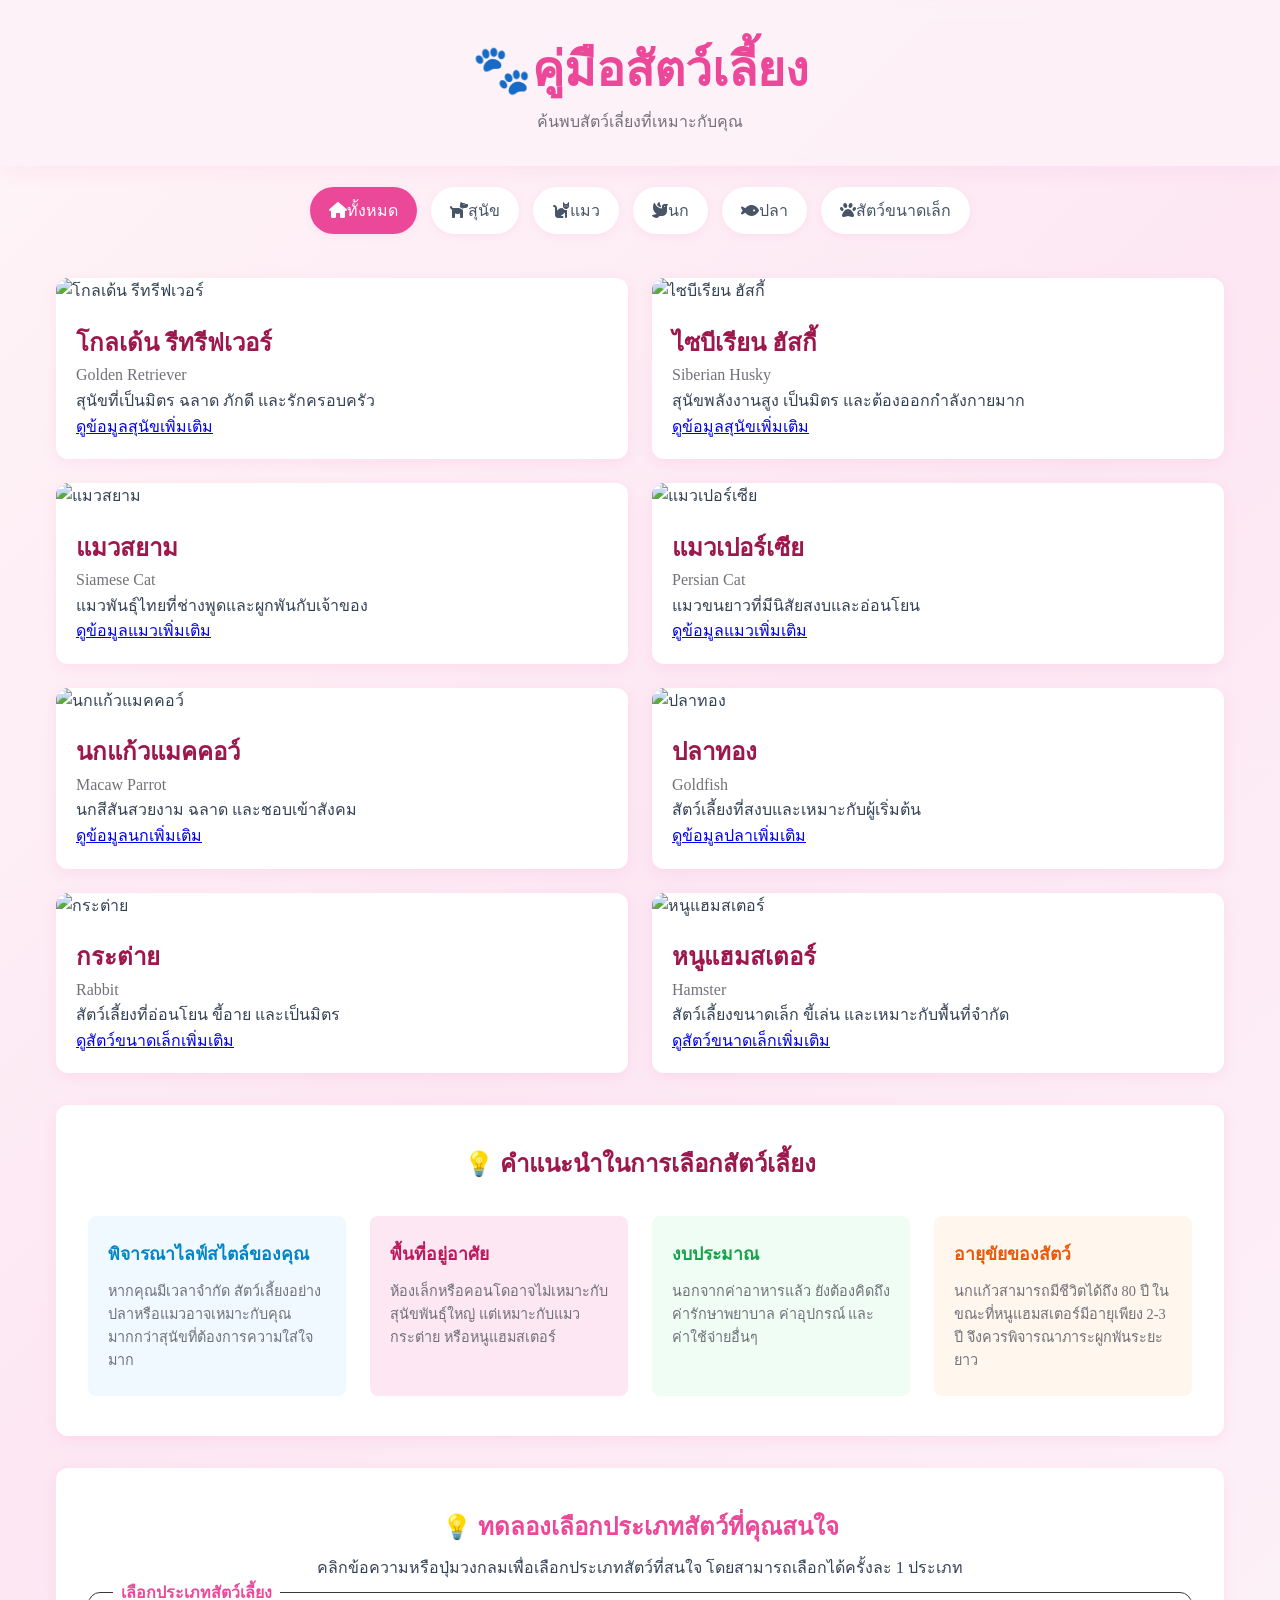
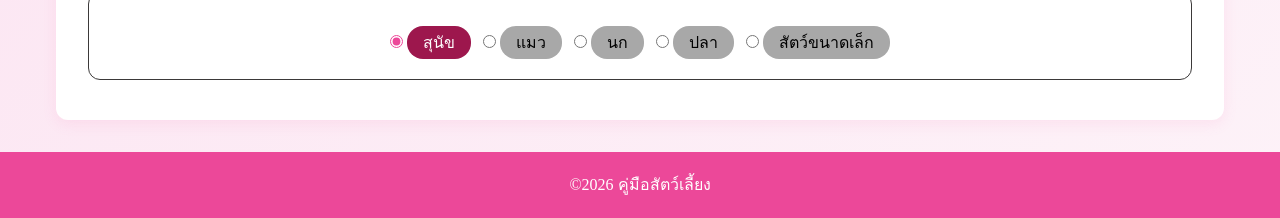
==== Pets02/index.html @ fdcf2ad1 "pet02 new" ====
<!DOCTYPE html>
<html lang="en">
<head>
    <meta charset="UTF-8">
    <meta name="viewport" content="width=device-width, initial-scale=1.0">
    <title>คู่มือสัตว์เลี่ยง</title>
    <link rel="stylesheet" href="../css/style-pet02.css">
    <!-- Font Awesome Icons -->
    <link rel="stylesheet" href="https://cdnjs.cloudflare.com/ajax/libs/font-awesome/6.7.2/css/all.min.css">

</head>
<body>
    <!-- header -->
    <header class="header">
        <div class="header-content">
            <h1 class="header-title">🐾คู่มือสัตว์เลี้ยง</h1>
            <p class="header-subtitle">ค้นพบสัตว์เลี่ยงที่เหมาะกับคุณ</p>
        </div>
    </header>

    <input type="radio" id="filter-all" name="catagory" 
    class="filter-radio" checked>
    <input type="radio" id="filter-dog" name="catagory" 
    class="filter-radio">
    <input type="radio" id="filter-cat" name="catagory" 
    class="filter-radio">
    <input type="radio" id="filter-bird" name="catagory" 
    class="filter-radio">
    <input type="radio" id="filter-fish" name="catagory" 
    class="filter-radio">
    <input type="radio" id="filter-small-pet" name="catagory" 
    class="filter-radio">

    <!-- navbar -->
<nav class="catagory-nav">
    <label for="filter-all"><i class="fa-solid fa-house"></i>ทั้งหมด</label>
    <label for="filter-dog"><i class="fa-solid fa-dog"></i>สุนัข</label>
    <label for="filter-cat"><i class="fa-solid fa-cat"></i>แมว</label>
    <label for="filter-bird"><i class="fa-solid fa-dove"></i>นก</label>
    <label for="filter-fish"><i class="fa-solid fa-fish"></i>ปลา</label>
    <label for="filter-small-pet"><i class="fa-solid fa-paw"></i>สัตว์ขนาดเล็ก</label>
</nav>

    <main class="container">
        <h2 class="page-title">
            <span class="catagory-title title-all">สัตว์เลี้ยงทั้งหมด</span>
            <span class="catagory-title title-dog">หมวดหมู่สุนัข</span>
            <span class="catagory-title title-cat">หมวดหมู่แมว</span>
            <span class="catagory-title title-bird">หมวดหมู่นก</span>
            <span class="catagory-title title-fish">หมวดหมู่ปลา</span>
            <span class="catagory-title title-small-pet">หมวดหมู่สัตว์ขนาดเล็ก</span>
        </h2>
           <div class="pet-grid">
            <article class="pet-card pet-dog">
                <img src="https://encrypted-tbn0.gstatic.com/images?q=tbn:ANd9GcSAfDrlUzTOQ_kE5qLC9xDqdVV2v_WQ1vhxL2Dga2gA_g&s=10" alt="โกลเด้น รีทรีฟเวอร์">

                <div class="pet-content">
                    <h2>โกลเด้น รีทรีฟเวอร์</h2>
                    <p class="breed">Golden Retriever</p>
                    <p>สุนัขที่เป็นมิตร ฉลาด ภักดี และรักครอบครัว</p>
                    <p><a href="dog.html">ดูข้อมูลสุนัขเพิ่มเติม</a></p>
                </div>
            </article>

            <article class="pet-card pet-dog">
                <img src="https://encrypted-tbn0.gstatic.com/images?q=tbn:ANd9GcQHL4Ou_UwsxRX85zfEu6rCW9PDMFfymiVshZ14rrvMQQ&s=10"  alt="ไซบีเรียน ฮัสกี้">

                <div class="pet-content">
                    <h2>ไซบีเรียน ฮัสกี้</h2>
                    <p class="breed">Siberian Husky</p>
                    <p>สุนัขพลังงานสูง เป็นมิตร และต้องออกกำลังกายมาก</p>
                    <p><a href="dog.html">ดูข้อมูลสุนัขเพิ่มเติม</a></p>
                </div>
            </article>

            <article class="pet-card pet-cat">
               <img src="https://encrypted-tbn0.gstatic.com/images?q=tbn:ANd9GcTzhrqi7P4MmVW9nmuj9zFXpCMp78Vv-IVC7SpZGNfWvg&s=10" alt="แมวสยาม">

                <div class="pet-content">
                    <h2>แมวสยาม</h2>
                    <p class="breed">Siamese Cat</p>
                    <p>แมวพันธุ์ไทยที่ช่างพูดและผูกพันกับเจ้าของ</p>
                    <p><a href="cat.html">ดูข้อมูลแมวเพิ่มเติม</a></p>
                </div>
            </article>

            <article class="pet-card pet-cat">
                <img src="https://encrypted-tbn0.gstatic.com/images?q=tbn:ANd9GcTcOr6EWP9ScUmGBNdX7KIn0G05H7jjAptQUXRzO08mkA&s=10" alt="แมวเปอร์เซีย">

                <div class="pet-content">
                    <h2>แมวเปอร์เซีย</h2>
                    <p class="breed">Persian Cat</p>
                    <p>แมวขนยาวที่มีนิสัยสงบและอ่อนโยน</p>
                    <p><a href="cat.html">ดูข้อมูลแมวเพิ่มเติม</a></p>
                </div>
            </article>

            <article class="pet-card pet-bird">
                <img src="https://images.unsplash.com/photo-1584888890205-9b49eaf0c660?auto=format&amp;fit=crop&amp;w=1080&amp;q=80" alt="นกแก้วแมคคอว์">
                
                <div class="pet-content">
                    <h2>นกแก้วแมคคอว์</h2>
                    <p class="breed">Macaw Parrot</p>
                    <p>นกสีสันสวยงาม ฉลาด และชอบเข้าสังคม</p>
                    <p><a href="bird.html">ดูข้อมูลนกเพิ่มเติม</a></p>
                </div>
            </article>

            <article class="pet-card pet-fish">
                <img src="https://images.unsplash.com/photo-1592072467526-0506c6530493?auto=format&amp;fit=crop&amp;w=1080&amp;q=80" alt="ปลาทอง">

                <div class="pet-content">
                    <h2>ปลาทอง</h2>
                    <p class="breed">Goldfish</p>
                    <p>สัตว์เลี้ยงที่สงบและเหมาะกับผู้เริ่มต้น</p>
                    <p><a href="fish.html">ดูข้อมูลปลาเพิ่มเติม</a></p>
                </div>
            </article>

            <article class="pet-card pet-small">
               <img src="https://images.dmc.tv/wallpaper/raw/3098.jpg" alt="กระต่าย">

                <div class="pet-content">
                    <h2>กระต่าย</h2>
                    <p class="breed">Rabbit</p>
                    <p>สัตว์เลี้ยงที่อ่อนโยน ขี้อาย และเป็นมิตร</p>
                    <p><a href="small-pets.html">ดูสัตว์ขนาดเล็กเพิ่มเติม</a></p>
                </div>
            </article>

            <article class="pet-card pet-small">
               <img src="https://encrypted-tbn0.gstatic.com/images?q=tbn:ANd9GcSY3mrQsveRPjLcwUkRhbwjk167E1oMsTt6cbxM0Dq8-pMc_J2QF3TVxhms&s=10" alt="หนูแฮมสเตอร์">

                <div class="pet-content">
                    <h2>หนูแฮมสเตอร์</h2>
                    <p class="breed">Hamster</p>
                    <p>สัตว์เลี้ยงขนาดเล็ก ขี้เล่น และเหมาะกับพื้นที่จำกัด</p>
                    <p><a href="small-pets.html">ดูสัตว์ขนาดเล็กเพิ่มเติม</a></p>
                </div>
            </article>
        </div>
        </div>
        <!-- card คำแนะนำ -->
        <div class="info-section">
    
                <h2 class="info-title">💡 คำแนะนำในการเลือกสัตว์เลี้ยง</h2>
                <div class="info-grid">
                    <article class="info-card info-blue">
                        <h3>พิจารณาไลฟ์สไตล์ของคุณ</h3>
                        <p>หากคุณมีเวลาจำกัด สัตว์เลี้ยงอย่างปลาหรือแมวอาจเหมาะกับคุณมากกว่าสุนัขที่ต้องการความใส่ใจมาก</p>
                    </article>
                    <article class="info-card info-purple">
                        <h3>พื้นที่อยู่อาศัย</h3>
                        <p>ห้องเล็กหรือคอนโดอาจไม่เหมาะกับสุนัขพันธุ์ใหญ่ แต่เหมาะกับแมว กระต่าย หรือหนูแฮมสเตอร์</p>
                    </article>
                    <article class="info-card info-green">
                        <h3>งบประมาณ</h3>
                        <p>นอกจากค่าอาหารแล้ว ยังต้องคิดถึงค่ารักษาพยาบาล ค่าอุปกรณ์ และค่าใช้จ่ายอื่นๆ</p>
                    </article>
                    <article class="info-card info-orange">
                        <h3>อายุขัยของสัตว์</h3>
                        <p>นกแก้วสามารถมีชีวิตได้ถึง 80 ปี ในขณะที่หนูแฮมสเตอร์มีอายุเพียง 2-3 ปี จึงควรพิจารณาภาระผูกพันระยะยาว</p>
                    </article>
                </div>
    
        </div>

        <!-- leaning about form -->
         <section class="form-section">
            <h2>💡 ทดลองเลือกประเภทสัตว์ที่คุณสนใจ</h2>
            <p>คลิกข้อความหรือปุ่มวงกลมเพื่อเลือกประเภทสัตว์ที่สนใจ โดยสามารถเลือกได้ครั้งละ 1 ประเภท</p>

            <form action="">
                <fieldset>
                    <legend>เลือกประเภทสัตว์เลี้ยง</legend>

                <div class="radio-option">
                    <div class="radio-item">
                        <input type="radio" id="forvorite-dog"
                        name="forvorite-pet" value="dog" checked>
                        <label for="forvorite-dog">สุนัข</label>
                    </div>
                    <div class="radio-item">
                        <input type="radio" id="forvorite-cat"
                        name="forvorite-pet" value="cat">
                        <label for="forvorite-cat">แมว</label>
                    </div>
                    <div class="radio-item">
                        <input type="radio" id="forvorite-bird"
                        name="forvorite-pet" value="bird">
                        <label for="forvorite-bird">นก</label>
                    </div>
                    <div class="radio-item">
                        <input type="radio" id="forvorite-fish"
                        name="forvorite-pet" value="fish">
                        <label for="forvorite-fish">ปลา</label>
                    </div>
                    <div class="radio-item">
                        <input type="radio" id="forvorite-small-pet"
                        name="forvorite-pet" value="animesmall">
                        <label for="forvorite-small-pet">สัตว์ขนาดเล็ก</label>
                    </div>
                </div>


                </fieldset>
                 
            </form>
         </section>


    </main>
    <footer>
        <p>&copy;2026 คู่มือสัตว์เลี้ยง</p>
    </footer>


</body>
</html>
---- css/style-pet02.css ----
* {
  box-sizing: border-box;
  margin: 0;
  padding: 0;
}

:root {
  /* สีหลักเว็บไซต์ (โทนชมพูหวานละมุน) */
  --primary-color: #ec4899;
  --primary-dark-color: #9d174d;
  --seconary-color: #cc1860;
  --border-colors: rgb(59, 57, 57);
  /* สีข้อความ */
  --sub-text-color: #854d0e;
  --sub-text-muted: #71717a;
  --nav-text-color: #475569;
  --light-text-color: #ffffff;
  --dark-texy-color: black;

  /* สีพื้นหลัง */
  --header-bg-color: rgba(253, 242, 248, 0.9);
  --light-bg-color: #ffffff;
  --footer-bg-color: #831843;
  --btn-bggray-color: rgb(168, 168, 168);

  /* สีเงา */
  --header-shadow: 0 4px 20px rgba(236, 72, 153, 0.08);
  --card-shadow: 0 4px 14px rgba(244, 114, 182, 0.12);
}

html {
  scroll-behavior: smooth;
}

body {
  font-family: "Sarabun", "Times New Roman", Times, serif;
  line-height: 1.6;

  /* เปลี่ยน Background Gradient เป็นโทนชมพูนมอ่อนละมุน */
  background: linear-gradient(
    135deg,
    #fff5f7 0%,
    #fce7f3 50%,
    #fdf2f8 100%
  );
  color: #334155;
}

.container {
  max-width: 1200px;
  margin: 0 auto;
  padding: 0 1rem;
}

/* header */
.header {
  background-color: var(--header-bg-color);
  box-shadow: var(--header-shadow);

  position: sticky;
  top: 0;
  z-index: 10;
  backdrop-filter: blur(8px);
}

.header-content {
  text-align: center;
  padding-block: 2rem;
}

.header-title {
  color: var(--primary-color);
  font-size: clamp(2rem, 5vw, 3rem);
  font-weight: 700;
}

.header-subtitle {
  color: var(--sub-text-muted);
}



/* Navbar */
.catagory-nav {
  text-align: center;
  padding: 1rem;
}

.catagory-nav label {
 
  color: var(--nav-text-color);
  background: #ffffff;
  padding: 0.65rem 1.2rem;
  margin: 0.3rem;

  border-radius: 8rem;
  box-shadow: 0 2px 8px rgba(244, 114, 182, 0.1);

  display: inline-block;
  cursor: pointer;

  transition: transform 0.2s, box-shadow 0.2s, background-color 0.2s;

  user-select: none;
}

.catagory-nav label:hover {
  transform: translateY(-3px);
  box-shadow: 0 4px 14px rgba(236, 72, 153, 0.25);
}

.filter-radio{
  /* display: none; */
  position: absolute;

  overflow: hidden;
  width: 1px;
  height: 1px;
  clip-path: inset(50%);
}

#filter-all:checked ~.catagory-nav label[for="filter-all"],
#filter-dog:checked ~.catagory-nav label[for="filter-dog"],
#filter-cat:checked ~.catagory-nav label[for="filter-cat"],
#filter-bird:checked ~.catagory-nav label[for="filter-bird"],
#filter-fish:checked ~.catagory-nav label[for="filter-fish"],
#filter-small-pet:checked ~.catagory-nav label[for="filter-small-pet"]{
  background-color: var(--primary-color);
  color: var(--light-text-color);
}

/* ซ่อน แสดงหัวข้อหมวดหมู่ */
.catagory-title{
  display: none;
}

#filter-all::checked ~ main .title-all,
#filter-dog::checked ~ main .title-all,
#filter-cat::checked ~ main .title-all,
#filter-bird::checked ~ main .title-all,
#filter-fish::checked ~ main .title-all,
#filter-small-pet::checked ~ main .title-all

/* ซ่อนแสดงภาพสัตว์ */
#filter-dog::checked ~ main .pet-card{
  display: none;
}

#filter-dog::checked ~ main .pet-dog{
  display: block;
}

/* Main */

.page-title {
  text-align: center;
  color: var(--primary-dark-color);
  margin-block: 1.5rem;
}

.pet-grid {
  display: grid;
  grid-template-columns: 1fr 1fr;
  gap: 1.5rem;
}

.pet-title {
  margin-bottom: 1.5rem;
}

.pet-card {
  background-color: var(--light-bg-color);
  box-shadow: var(--card-shadow);

  border-radius: 0.75rem;
  overflow: hidden;

  transition: transform 0.25s, box-shadow 0.25s;
}

.pet-card:hover {
  transform: translateY(-5px);
  box-shadow: 0 10px 22px rgba(236, 72, 153, 0.18);
}

.pet-card img {
  height: 16.25rem;
  width: 100%;
  object-fit: cover;
}

.pet-content {
  padding: 1.25rem;
}

.pet-card h2 {
  color: var(--primary-dark-color);
}

.breed {
  color: var(--sub-text-muted);
}

/* card แนะนำ */
.info-section {
  background-color: var(--light-bg-color);
  box-shadow: var(--card-shadow);
  border-radius: 0.75rem;
  padding: 2.5rem 2rem;
  margin-top: 2rem;
}

.info-title {
  text-align: center;
  margin-bottom: 2rem;
  color: var(--primary-dark-color);
}

.info-grid {
  display: grid;
  grid-template-columns: repeat(4, 1fr);
  gap: 1.5rem;
}

.info-card {
  padding: 1.5rem 1.25rem;
  border-radius: 0.5rem;
}

.info-card h3 {
  font-size: 1.1rem;
  margin-bottom: 0.75rem;
}

.info-card p {
  font-size: 0.9rem;
  color: var(--sub-text-muted);
}

/* ปรับสีการ์ดข้อมูลให้เข้ากับธีมชมพูหวาน */
.info-blue {
  background-color: #f0f9ff;
}
.info-blue h3 {
  color: #0284c7;
}

.info-purple {
  background-color: #fce7f3;
}
.info-purple h3 {
  color: #be185d;
}

.info-green {
  background-color: #f0fdf4;
}
.info-green h3 {
  color: #16a34a;
}

.info-orange {
  background-color: #fff7ed;
}
.info-orange h3 {
  color: #ea580c;
}

/* leaning about form */
.form-section {
  background-color: var(--light-bg-color);
  box-shadow: var(--card-shadow);
  border-radius: 0.75rem;
  padding: 2.5rem 2rem;
  margin-top: 2rem;
}

.form-section h2{
  text-align: center;
  color: var(--primary-color);

  margin-bottom: 0.5rem;
}
.form-section p{
  text-align: center;
}

.form-section fieldset {
  padding: 1.5rem;
  border: 1px solid var(--border-colors);
  border-radius: 0.75rem;
}

.form-section legend {
  color: var(--primary-color);
  padding: 0 0.5rem;
  font-weight: bold;
}

.radio-option{
  display: flex;
  justify-content: center;
  gap: 0.75rem;

  flex-wrap: wrap;
  
}

.radio-item{
  
}

.radio-item input{
  accent-color: var(--primary-color);

}

.radio-item input:checked +label{
background-color: var(--primary-dark-color);
color: var(--light-text-color);

}

.radio-item label{
  background-color: var(--btn-bggray-color); 
  color: var(--dark-texy-color);
  padding: 0.5rem 1rem;
  border-radius: 1rem;

  cursor: pointer;
}

/* Footer */
footer {
  padding-block: 1.25rem;
  background-color: var(--primary-color);
  text-align: center;
  color: var(--light-text-color);
  margin-top: 2rem;
}
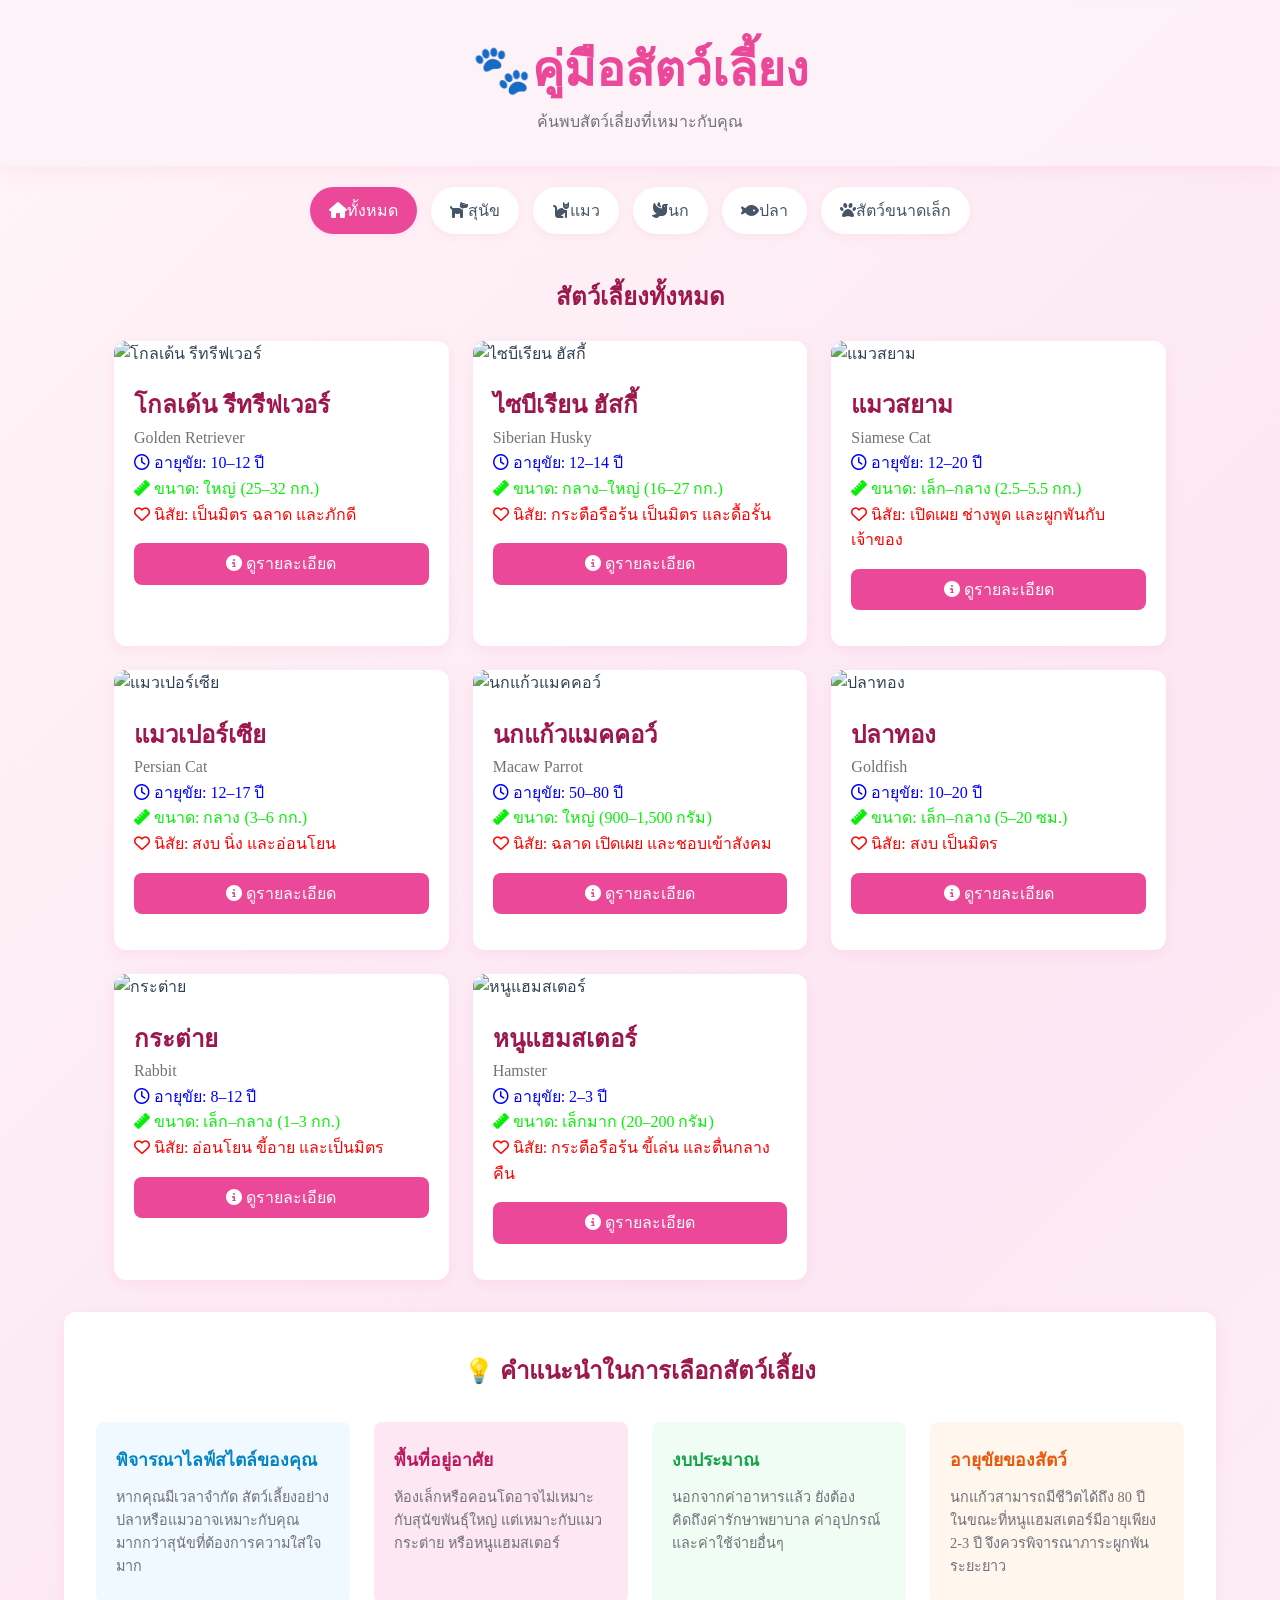
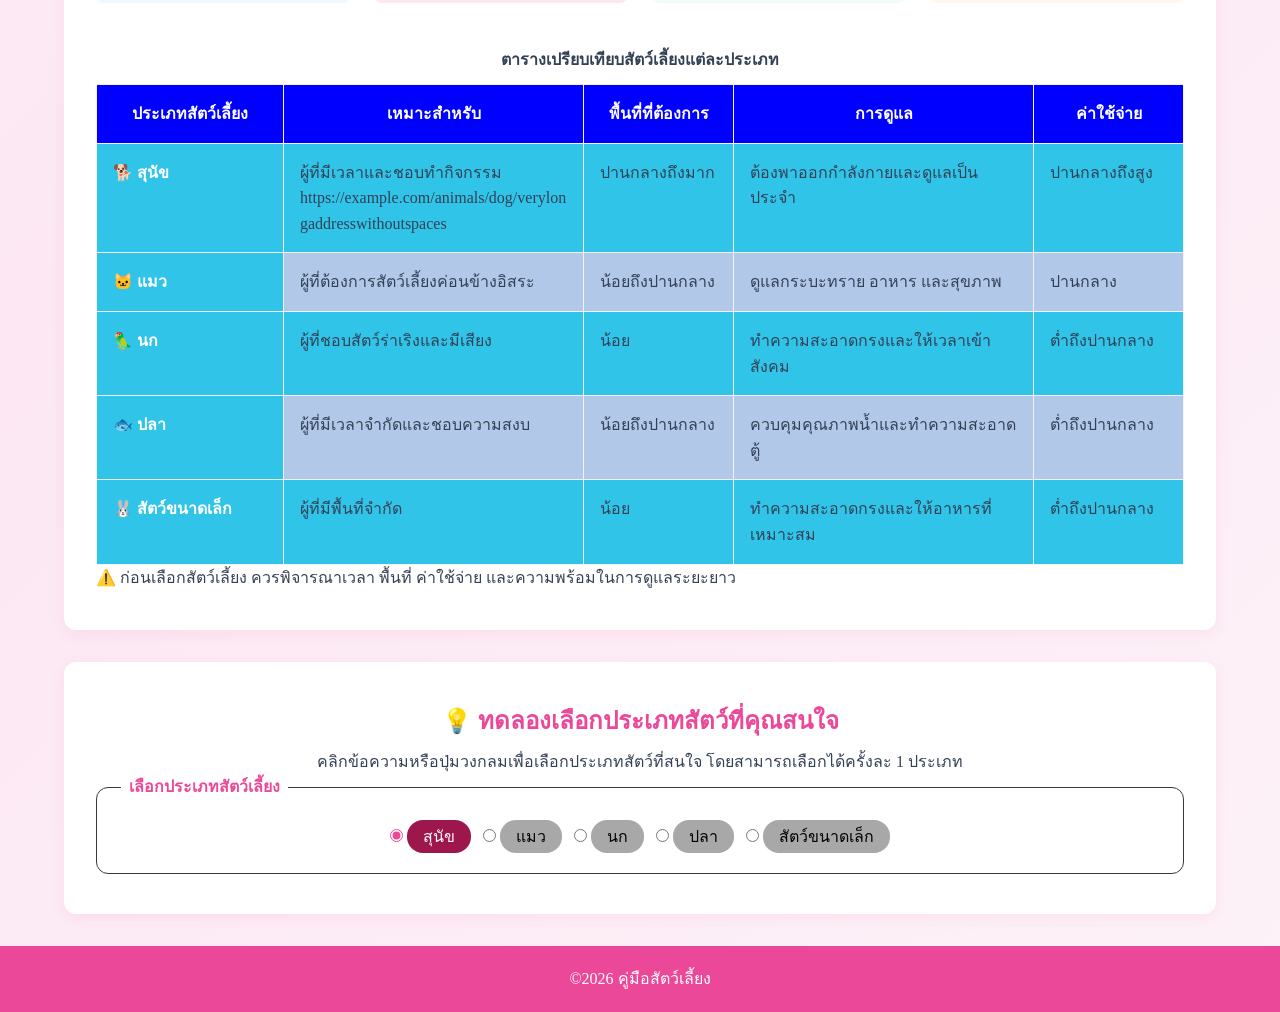
==== commit 36697c43: "finish Table" ====
--- a/Pets02/index.html
+++ b/Pets02/index.html
@@ -1,5 +1,6 @@
 <!DOCTYPE html>
 <html lang="en">
+
 <head>
     <meta charset="UTF-8">
     <meta name="viewport" content="width=device-width, initial-scale=1.0">
@@ -9,6 +10,7 @@
     <link rel="stylesheet" href="https://cdnjs.cloudflare.com/ajax/libs/font-awesome/6.7.2/css/all.min.css">
 
 </head>
+
 <body>
     <!-- header -->
     <header class="header">
@@ -18,28 +20,22 @@
         </div>
     </header>
 
-    <input type="radio" id="filter-all" name="catagory" 
-    class="filter-radio" checked>
-    <input type="radio" id="filter-dog" name="catagory" 
-    class="filter-radio">
-    <input type="radio" id="filter-cat" name="catagory" 
-    class="filter-radio">
-    <input type="radio" id="filter-bird" name="catagory" 
-    class="filter-radio">
-    <input type="radio" id="filter-fish" name="catagory" 
-    class="filter-radio">
-    <input type="radio" id="filter-small-pet" name="catagory" 
-    class="filter-radio">
+    <input type="radio" id="filter-all" name="catagory" class="filter-radio" checked>
+    <input type="radio" id="filter-dog" name="catagory" class="filter-radio">
+    <input type="radio" id="filter-cat" name="catagory" class="filter-radio">
+    <input type="radio" id="filter-bird" name="catagory" class="filter-radio">
+    <input type="radio" id="filter-fish" name="catagory" class="filter-radio">
+    <input type="radio" id="filter-small-pet" name="catagory" class="filter-radio">
 
     <!-- navbar -->
-<nav class="catagory-nav">
-    <label for="filter-all"><i class="fa-solid fa-house"></i>ทั้งหมด</label>
-    <label for="filter-dog"><i class="fa-solid fa-dog"></i>สุนัข</label>
-    <label for="filter-cat"><i class="fa-solid fa-cat"></i>แมว</label>
-    <label for="filter-bird"><i class="fa-solid fa-dove"></i>นก</label>
-    <label for="filter-fish"><i class="fa-solid fa-fish"></i>ปลา</label>
-    <label for="filter-small-pet"><i class="fa-solid fa-paw"></i>สัตว์ขนาดเล็ก</label>
-</nav>
+    <nav class="catagory-nav">
+        <label for="filter-all"><i class="fa-solid fa-house"></i>ทั้งหมด</label>
+        <label for="filter-dog"><i class="fa-solid fa-dog"></i>สุนัข</label>
+        <label for="filter-cat"><i class="fa-solid fa-cat"></i>แมว</label>
+        <label for="filter-bird"><i class="fa-solid fa-dove"></i>นก</label>
+        <label for="filter-fish"><i class="fa-solid fa-fish"></i>ปลา</label>
+        <label for="filter-small-pet"><i class="fa-solid fa-paw"></i>สัตว์ขนาดเล็ก</label>
+    </nav>
 
     <main class="container">
         <h2 class="page-title">
@@ -50,123 +46,470 @@
             <span class="catagory-title title-fish">หมวดหมู่ปลา</span>
             <span class="catagory-title title-small-pet">หมวดหมู่สัตว์ขนาดเล็ก</span>
         </h2>
-           <div class="pet-grid">
-            <article class="pet-card pet-dog">
-                <img src="https://encrypted-tbn0.gstatic.com/images?q=tbn:ANd9GcSAfDrlUzTOQ_kE5qLC9xDqdVV2v_WQ1vhxL2Dga2gA_g&s=10" alt="โกลเด้น รีทรีฟเวอร์">
+        <div class="pet-grid">
+            <article class="pet-card show-dog">
+                <img src="https://encrypted-tbn0.gstatic.com/images?q=tbn:ANd9GcSAfDrlUzTOQ_kE5qLC9xDqdVV2v_WQ1vhxL2Dga2gA_g&s=10"
+                    alt="โกลเด้น รีทรีฟเวอร์">
 
                 <div class="pet-content">
                     <h2>โกลเด้น รีทรีฟเวอร์</h2>
                     <p class="breed">Golden Retriever</p>
-                    <p>สุนัขที่เป็นมิตร ฉลาด ภักดี และรักครอบครัว</p>
-                    <p><a href="dog.html">ดูข้อมูลสุนัขเพิ่มเติม</a></p>
-                </div>
-            </article>
-
-            <article class="pet-card pet-dog">
-                <img src="https://encrypted-tbn0.gstatic.com/images?q=tbn:ANd9GcQHL4Ou_UwsxRX85zfEu6rCW9PDMFfymiVshZ14rrvMQQ&s=10"  alt="ไซบีเรียน ฮัสกี้">
+
+                    <ul class="pet-info">
+                        <li class="info-lifespan">
+                            <i class="fa-regular fa-clock"></i>
+                            อายุขัย: 10–12 ปี
+                        </li>
+                        <li class="info-size">
+                            <i class="fa-solid fa-ruler"></i>
+                            ขนาด: ใหญ่ (25–32 กก.)
+                        </li>
+                        <li class="info-temperament">
+                            <i class="fa-regular fa-heart"></i>
+                            นิสัย: เป็นมิตร ฉลาด และภักดี
+                        </li>
+                    </ul>
+                    <details class="pet-details">
+                        <summary class="pet-btn">
+                            <i class="fa-solid fa-circle-info"></i>
+                            <span class="show-detail">ดูรายละเอียด</span>
+                            <span class="hide-detail">ซ่อนรายละเอียด</span>
+                        </summary>
+
+                        <div class="pet-details-body">
+                            <section>
+                                <h4>📝 รายละเอียด</h4>
+                                <p>สุนัขพันธุ์โกลเด้นเป็นสุนัขที่เป็นมิตรและรักครอบครัวมาก
+                                    เหมาะสำหรับครอบครัวที่มีเด็ก มีสติปัญญาสูงและฝึกได้ง่าย</p>
+                            </section>
+                            <section>
+                                <h4>🏥 การดูแล</h4>
+                                <p>ออกกำลังกายสูง และหวีขนทุกวัน</p>
+                            </section>
+                        </div>
+                    </details>
+
+
+
+                </div>
+            </article>
+
+            <article class="pet-card show-dog">
+                <img src="https://encrypted-tbn0.gstatic.com/images?q=tbn:ANd9GcQHL4Ou_UwsxRX85zfEu6rCW9PDMFfymiVshZ14rrvMQQ&s=10"
+                    alt="ไซบีเรียน ฮัสกี้">
 
                 <div class="pet-content">
                     <h2>ไซบีเรียน ฮัสกี้</h2>
                     <p class="breed">Siberian Husky</p>
-                    <p>สุนัขพลังงานสูง เป็นมิตร และต้องออกกำลังกายมาก</p>
-                    <p><a href="dog.html">ดูข้อมูลสุนัขเพิ่มเติม</a></p>
-                </div>
-            </article>
-
-            <article class="pet-card pet-cat">
-               <img src="https://encrypted-tbn0.gstatic.com/images?q=tbn:ANd9GcTzhrqi7P4MmVW9nmuj9zFXpCMp78Vv-IVC7SpZGNfWvg&s=10" alt="แมวสยาม">
+                    <ul class="pet-info">
+                        <li class="info-lifespan">
+                            <i class="fa-regular fa-clock"></i>
+                            อายุขัย: 12–14 ปี
+                        </li>
+                        <li class="info-size">
+                            <i class="fa-solid fa-ruler"></i>
+                            ขนาด: กลาง–ใหญ่ (16–27 กก.)
+                        </li>
+                        <li class="info-temperament">
+                            <i class="fa-regular fa-heart"></i>
+                            นิสัย: กระตือรือร้น เป็นมิตร และดื้อรั้น
+                        </li>
+                    </ul>
+
+
+
+                    <details class="pet-details">
+                        <summary class="pet-btn">
+                            <i class="fa-solid fa-circle-info"></i>
+                            <span class="show-detail">ดูรายละเอียด</span>
+                            <span class="hide-detail">ซ่อนรายละเอียด</span>
+                        </summary>
+                        <div class="pet-details-body">
+                            <section>
+                                <h4>📝 รายละเอียด</h4>
+                                <p>ไซบีเรียน ฮัสกี้มีต้นกำเนิดจากไซบีเรีย ทนทานต่ออากาศหนาว
+                                    มีพลังงานสูงและต้องการการออกกำลังกายมาก</p>
+                            </section>
+                            <section>
+                                <h4>🏥 การดูแล</h4>
+                                <p>ออกกำลังกายสูงมาก และหวีขนบ่อย</p>
+                            </section>
+                        </div>
+                    </details>
+
+                </div>
+            </article>
+
+            <article class="pet-card show-cat">
+                <img src="https://encrypted-tbn0.gstatic.com/images?q=tbn:ANd9GcTzhrqi7P4MmVW9nmuj9zFXpCMp78Vv-IVC7SpZGNfWvg&s=10"
+                    alt="แมวสยาม">
 
                 <div class="pet-content">
                     <h2>แมวสยาม</h2>
                     <p class="breed">Siamese Cat</p>
-                    <p>แมวพันธุ์ไทยที่ช่างพูดและผูกพันกับเจ้าของ</p>
-                    <p><a href="cat.html">ดูข้อมูลแมวเพิ่มเติม</a></p>
-                </div>
-            </article>
-
-            <article class="pet-card pet-cat">
-                <img src="https://encrypted-tbn0.gstatic.com/images?q=tbn:ANd9GcTcOr6EWP9ScUmGBNdX7KIn0G05H7jjAptQUXRzO08mkA&s=10" alt="แมวเปอร์เซีย">
+                    <ul class="pet-info">
+                        <li class="info-lifespan">
+                            <i class="fa-regular fa-clock"></i>
+                            อายุขัย: 12–20 ปี
+                        </li>
+                        <li class="info-size">
+                            <i class="fa-solid fa-ruler"></i>
+                            ขนาด: เล็ก–กลาง (2.5–5.5 กก.)
+                        </li>
+                        <li class="info-temperament">
+                            <i class="fa-regular fa-heart"></i>
+                            นิสัย: เปิดเผย ช่างพูด และผูกพันกับเจ้าของ
+                        </li>
+                    </ul>
+                    <details class="pet-details">
+                        <summary class="pet-btn">
+                            <i class="fa-solid fa-circle-info"></i>
+                            <span class="show-detail">ดูรายละเอียด</span>
+                            <span class="hide-detail">ซ่อนรายละเอียด</span>
+                        </summary>
+                        <div class="pet-details-body">
+                            <section>
+                                <h4>📝 รายละเอียด</h4>
+                                <p>แมวสยามเป็นแมวพันธุ์ไทย มีสีขาวครีมและจุดสีเข้มที่ใบหน้า หู ขา และหาง
+                                    ชอบพูดคุยและเข้ากับคนได้ง่าย</p>
+                            </section>
+                            <section>
+                                <h4>🏥 การดูแล</h4>
+                                <p>ดูแลง่าย และหวีขนสัปดาห์ละครั้ง</p>
+                            </section>
+                        </div>
+                    </details>
+
+
+                </div>
+            </article>
+
+            <article class="pet-card show-cat">
+                <img src="https://encrypted-tbn0.gstatic.com/images?q=tbn:ANd9GcTcOr6EWP9ScUmGBNdX7KIn0G05H7jjAptQUXRzO08mkA&s=10"
+                    alt="แมวเปอร์เซีย">
 
                 <div class="pet-content">
                     <h2>แมวเปอร์เซีย</h2>
                     <p class="breed">Persian Cat</p>
-                    <p>แมวขนยาวที่มีนิสัยสงบและอ่อนโยน</p>
-                    <p><a href="cat.html">ดูข้อมูลแมวเพิ่มเติม</a></p>
-                </div>
-            </article>
-
-            <article class="pet-card pet-bird">
-                <img src="https://images.unsplash.com/photo-1584888890205-9b49eaf0c660?auto=format&amp;fit=crop&amp;w=1080&amp;q=80" alt="นกแก้วแมคคอว์">
-                
+                    <ul class="pet-info">
+                        <li class="info-lifespan">
+                            <i class="fa-regular fa-clock"></i>
+                            อายุขัย: 12–17 ปี
+                        </li>
+                        <li class="info-size">
+                            <i class="fa-solid fa-ruler"></i>
+                            ขนาด: กลาง (3–6 กก.)
+                        </li>
+                        <li class="info-temperament">
+                            <i class="fa-regular fa-heart"></i>
+                            นิสัย: สงบ นิ่ง และอ่อนโยน
+                        </li>
+                    </ul>
+                    <details class="pet-details">
+                        <summary class="pet-btn">
+                            <i class="fa-solid fa-circle-info"></i>
+                            <span class="show-detail">ดูรายละเอียด</span>
+                            <span class="hide-detail">ซ่อนรายละเอียด</span>
+                        </summary>
+
+                        <div class="pet-details-body">
+                            <section>
+                                <h4>📝 รายละเอียด</h4>
+                                <p>แมวเปอร์เซียมีขนยาวและหนานุ่ม ใบหน้าแบนและตาโต นิสัยสงบและชอบอยู่ในบ้าน
+                                    ต้องดูแลขนเป็นพิเศษ</p>
+                            </section>
+                            <section>
+                                <h4>🏥 การดูแล</h4>
+                                <p>หวีขนทุกวัน และดูแลดวงตาเป็นพิเศษ</p>
+                            </section>
+                        </div>
+                    </details>
+
+                </div>
+            </article>
+
+            <article class="pet-card show-bird">
+                <img src="https://images.unsplash.com/photo-1584888890205-9b49eaf0c660?auto=format&amp;fit=crop&amp;w=1080&amp;q=80"
+                    alt="นกแก้วแมคคอว์">
+
                 <div class="pet-content">
                     <h2>นกแก้วแมคคอว์</h2>
                     <p class="breed">Macaw Parrot</p>
-                    <p>นกสีสันสวยงาม ฉลาด และชอบเข้าสังคม</p>
-                    <p><a href="bird.html">ดูข้อมูลนกเพิ่มเติม</a></p>
-                </div>
-            </article>
-
-            <article class="pet-card pet-fish">
-                <img src="https://images.unsplash.com/photo-1592072467526-0506c6530493?auto=format&amp;fit=crop&amp;w=1080&amp;q=80" alt="ปลาทอง">
+                    <ul class="pet-info">
+                        <li class="info-lifespan">
+                            <i class="fa-regular fa-clock"></i>
+                            อายุขัย: 50–80 ปี
+                        </li>
+                        <li class="info-size">
+                            <i class="fa-solid fa-ruler"></i>
+                            ขนาด: ใหญ่ (900–1,500 กรัม)
+                        </li>
+                        <li class="info-temperament">
+                            <i class="fa-regular fa-heart"></i>
+                            นิสัย: ฉลาด เปิดเผย และชอบเข้าสังคม
+                        </li>
+                    </ul>
+
+
+                    <details class="pet-details">
+                        <summary class="pet-btn">
+                            <i class="fa-solid fa-circle-info"></i>
+                            <span class="show-detail">ดูรายละเอียด</span>
+                            <span class="hide-detail">ซ่อนรายละเอียด</span>
+                        </summary>
+
+                        <div class="pet-details-body">
+                            <section>
+                                <h4>📝 รายละเอียด</h4>
+                                <p>นกแก้วแมคคอว์เป็นนกขนาดใหญ่ที่มีสีสันสวยงาม สามารถเลียนเสียงคนพูดได้
+                                    มีอายุยืนและต้องการความใส่ใจมาก</p>
+                            </section>
+                            <section>
+                                <h4>🏥 การดูแล</h4>
+                                <p>ต้องการกรงขนาดใหญ่และปฏิสัมพันธ์ทุกวัน</p>
+                            </section>
+                        </div>
+                    </details>
+
+                </div>
+            </article>
+
+            <article class="pet-card show-fish">
+                <img src="https://images.unsplash.com/photo-1592072467526-0506c6530493?auto=format&amp;fit=crop&amp;w=1080&amp;q=80"
+                    alt="ปลาทอง">
 
                 <div class="pet-content">
                     <h2>ปลาทอง</h2>
                     <p class="breed">Goldfish</p>
-                    <p>สัตว์เลี้ยงที่สงบและเหมาะกับผู้เริ่มต้น</p>
-                    <p><a href="fish.html">ดูข้อมูลปลาเพิ่มเติม</a></p>
-                </div>
-            </article>
-
-            <article class="pet-card pet-small">
-               <img src="https://images.dmc.tv/wallpaper/raw/3098.jpg" alt="กระต่าย">
+                    <ul class="pet-info">
+                        <li class="info-lifespan">
+                            <i class="fa-regular fa-clock"></i>
+                            อายุขัย: 10–20 ปี
+                        </li>
+                        <li class="info-size">
+                            <i class="fa-solid fa-ruler"></i>
+                            ขนาด: เล็ก–กลาง (5–20 ซม.)
+                        </li>
+                        <li class="info-temperament">
+                            <i class="fa-regular fa-heart"></i>
+                            นิสัย: สงบ เป็นมิตร
+                        </li>
+                    </ul>
+
+
+                    <details class="pet-details">
+                        <summary class="pet-btn">
+                            <i class="fa-solid fa-circle-info"></i>
+                            <span class="show-detail">ดูรายละเอียด</span>
+                            <span class="hide-detail">ซ่อนรายละเอียด</span>
+                        </summary>
+                        <div class="pet-details-body">
+                            <section>
+                                <h4>📝 รายละเอียด</h4>
+                                <p>ปลาทองเป็นสัตว์เลี้ยงที่ดูแลง่ายและเหมาะสำหรับผู้เริ่มต้น
+                                    มีหลายสายพันธุ์และต้องการพื้นที่ว่ายน้ำที่เพียงพอ</p>
+                            </section>
+                            <section>
+                                <h4>🏥 การดูแล</h4>
+                                <p>เปลี่ยนน้ำสม่ำเสมอ และให้อาหารวันละ 1–2 ครั้ง</p>
+                            </section>
+                        </div>
+                    </details>
+
+                </div>
+            </article>
+
+            <article class="pet-card show-smallpet">
+                <img src="https://images.dmc.tv/wallpaper/raw/3098.jpg" alt="กระต่าย">
 
                 <div class="pet-content">
                     <h2>กระต่าย</h2>
                     <p class="breed">Rabbit</p>
-                    <p>สัตว์เลี้ยงที่อ่อนโยน ขี้อาย และเป็นมิตร</p>
-                    <p><a href="small-pets.html">ดูสัตว์ขนาดเล็กเพิ่มเติม</a></p>
-                </div>
-            </article>
-
-            <article class="pet-card pet-small">
-               <img src="https://encrypted-tbn0.gstatic.com/images?q=tbn:ANd9GcSY3mrQsveRPjLcwUkRhbwjk167E1oMsTt6cbxM0Dq8-pMc_J2QF3TVxhms&s=10" alt="หนูแฮมสเตอร์">
+                    <ul class="pet-info">
+                        <li class="info-lifespan">
+                            <i class="fa-regular fa-clock"></i>
+                            อายุขัย: 8–12 ปี
+                        </li>
+                        <li class="info-size">
+                            <i class="fa-solid fa-ruler"></i>
+                            ขนาด: เล็ก–กลาง (1–3 กก.)
+                        </li>
+                        <li class="info-temperament">
+                            <i class="fa-regular fa-heart"></i>
+                            นิสัย: อ่อนโยน ขี้อาย และเป็นมิตร
+                        </li>
+                    </ul>
+
+
+                    <details class="pet-details">
+                        <summary class="pet-btn">
+                            <i class="fa-solid fa-circle-info"></i>
+                            <span class="show-detail">ดูรายละเอียด</span>
+                            <span class="hide-detail">ซ่อนรายละเอียด</span>
+                        </summary>
+                        <div class="pet-details-body">
+                            <section>
+                                <h4>📝 รายละเอียด</h4>
+                                <p>กระต่ายเป็นสัตว์เลี้ยงที่น่ารักและเหมาะกับครอบครัว ชอบกินหญ้าและผัก
+                                    และต้องการพื้นที่สำหรับวิ่งเล่น</p>
+                            </section>
+                            <section>
+                                <h4>🏥 การดูแล</h4>
+                                <p>ดูแลขนบ่อย ให้อาหารประเภทหญ้าและผัก</p>
+                            </section>
+                        </div>
+                    </details>
+
+                </div>
+            </article>
+
+            <article class="pet-card show-smallpet">
+                <img src="https://encrypted-tbn0.gstatic.com/images?q=tbn:ANd9GcSY3mrQsveRPjLcwUkRhbwjk167E1oMsTt6cbxM0Dq8-pMc_J2QF3TVxhms&s=10"
+                    alt="หนูแฮมสเตอร์">
 
                 <div class="pet-content">
                     <h2>หนูแฮมสเตอร์</h2>
                     <p class="breed">Hamster</p>
-                    <p>สัตว์เลี้ยงขนาดเล็ก ขี้เล่น และเหมาะกับพื้นที่จำกัด</p>
-                    <p><a href="small-pets.html">ดูสัตว์ขนาดเล็กเพิ่มเติม</a></p>
+                    <ul class="pet-info">
+                        <li class="info-lifespan">
+                            <i class="fa-regular fa-clock"></i>
+                            อายุขัย: 2–3 ปี
+                        </li>
+                        <li class="info-size">
+                            <i class="fa-solid fa-ruler"></i>
+                            ขนาด: เล็กมาก (20–200 กรัม)
+                        </li>
+                        <li class="info-temperament">
+                            <i class="fa-regular fa-heart"></i>
+                            นิสัย: กระตือรือร้น ขี้เล่น และตื่นกลางคืน
+                        </li>
+                    </ul>
+
+
+                    <details class="pet-details">
+                        <summary class="pet-btn">
+                            <i class="fa-solid fa-circle-info"></i>
+                            <span class="show-detail">ดูรายละเอียด</span>
+                            <span class="hide-detail">ซ่อนรายละเอียด</span>
+                        </summary>
+                        <div class="pet-details-body">
+                            <section>
+                                <h4>📝 รายละเอียด</h4>
+                                <p>แฮมสเตอร์เหมาะสำหรับผู้ที่มีพื้นที่จำกัด
+                                    กระตือรือร้นในเวลากลางคืนและมีพฤติกรรมชอบเก็บอาหาร</p>
+                            </section>
+                            <section>
+                                <h4>🏥 การดูแล</h4>
+                                <p>ทำความสะอาดกรงสัปดาห์ละครั้งและจัดเตรียมวงล้อวิ่ง</p>
+                            </section>
+                        </div>
+                    </details>
+
                 </div>
             </article>
         </div>
         </div>
         <!-- card คำแนะนำ -->
         <div class="info-section">
-    
-                <h2 class="info-title">💡 คำแนะนำในการเลือกสัตว์เลี้ยง</h2>
-                <div class="info-grid">
-                    <article class="info-card info-blue">
-                        <h3>พิจารณาไลฟ์สไตล์ของคุณ</h3>
-                        <p>หากคุณมีเวลาจำกัด สัตว์เลี้ยงอย่างปลาหรือแมวอาจเหมาะกับคุณมากกว่าสุนัขที่ต้องการความใส่ใจมาก</p>
-                    </article>
-                    <article class="info-card info-purple">
-                        <h3>พื้นที่อยู่อาศัย</h3>
-                        <p>ห้องเล็กหรือคอนโดอาจไม่เหมาะกับสุนัขพันธุ์ใหญ่ แต่เหมาะกับแมว กระต่าย หรือหนูแฮมสเตอร์</p>
-                    </article>
-                    <article class="info-card info-green">
-                        <h3>งบประมาณ</h3>
-                        <p>นอกจากค่าอาหารแล้ว ยังต้องคิดถึงค่ารักษาพยาบาล ค่าอุปกรณ์ และค่าใช้จ่ายอื่นๆ</p>
-                    </article>
-                    <article class="info-card info-orange">
-                        <h3>อายุขัยของสัตว์</h3>
-                        <p>นกแก้วสามารถมีชีวิตได้ถึง 80 ปี ในขณะที่หนูแฮมสเตอร์มีอายุเพียง 2-3 ปี จึงควรพิจารณาภาระผูกพันระยะยาว</p>
-                    </article>
-                </div>
-    
+
+            <h2 class="info-title">💡 คำแนะนำในการเลือกสัตว์เลี้ยง</h2>
+            <div class="info-grid">
+                <article class="info-card info-blue">
+                    <h3>พิจารณาไลฟ์สไตล์ของคุณ</h3>
+                    <p>หากคุณมีเวลาจำกัด สัตว์เลี้ยงอย่างปลาหรือแมวอาจเหมาะกับคุณมากกว่าสุนัขที่ต้องการความใส่ใจมาก</p>
+                </article>
+                <article class="info-card info-purple">
+                    <h3>พื้นที่อยู่อาศัย</h3>
+                    <p>ห้องเล็กหรือคอนโดอาจไม่เหมาะกับสุนัขพันธุ์ใหญ่ แต่เหมาะกับแมว กระต่าย หรือหนูแฮมสเตอร์</p>
+                </article>
+                <article class="info-card info-green">
+                    <h3>งบประมาณ</h3>
+                    <p>นอกจากค่าอาหารแล้ว ยังต้องคิดถึงค่ารักษาพยาบาล ค่าอุปกรณ์ และค่าใช้จ่ายอื่นๆ</p>
+                </article>
+                <article class="info-card info-orange">
+                    <h3>อายุขัยของสัตว์</h3>
+                    <p>นกแก้วสามารถมีชีวิตได้ถึง 80 ปี ในขณะที่หนูแฮมสเตอร์มีอายุเพียง 2-3 ปี
+                        จึงควรพิจารณาภาระผูกพันระยะยาว</p>
+                </article>
+            </div>
+
+            <!-- Table -->
+            <div class="table-responsive">
+                <table class="pet-table">
+                    <caption>
+                        ตารางเปรียบเทียบสัตว์เลี้ยงแต่ละประเภท
+                    </caption>
+
+                    <thead>
+                        <tr>
+                            <th scope="col">ประเภทสัตว์เลี้ยง</th>
+                            <th scope="col">เหมาะสำหรับ</th>
+                            <th scope="col">พื้นที่ที่ต้องการ</th>
+                            <th scope="col">การดูแล</th>
+                            <th scope="col">ค่าใช้จ่าย</th>
+                        </tr>
+                    </thead>
+
+                    <!-- scope="col" ช่วยด้าน Accessibility ทำให้โปรแกรมอ่านหน้าจอเข้าใจอย่างชัดเจนว่าเซลล์นี้เป็นหัวข้อของคอลัมน์ใด -->
+
+
+                    <tbody>
+                        <tr>
+                            <th scope="row">🐕 สุนัข</th>
+                            <td>ผู้ที่มีเวลาและชอบทำกิจกรรม
+                                https://example.com/animals/dog/verylongaddresswithoutspaces
+                            </td>
+                            <td>ปานกลางถึงมาก</td>
+                            <td>ต้องพาออกกำลังกายและดูแลเป็นประจำ</td>
+                            <td>ปานกลางถึงสูง</td>
+                        </tr>
+
+                        <tr>
+                            <th scope="row">🐱 แมว</th>
+                            <td>ผู้ที่ต้องการสัตว์เลี้ยงค่อนข้างอิสระ</td>
+                            <td>น้อยถึงปานกลาง</td>
+                            <td>ดูแลกระบะทราย อาหาร และสุขภาพ</td>
+                            <td>ปานกลาง</td>
+                        </tr>
+
+                        <tr>
+                            <th scope="row">🦜 นก</th>
+                            <td>ผู้ที่ชอบสัตว์ร่าเริงและมีเสียง</td>
+                            <td>น้อย</td>
+                            <td>ทำความสะอาดกรงและให้เวลาเข้าสังคม</td>
+                            <td>ต่ำถึงปานกลาง</td>
+                        </tr>
+
+                        <tr>
+                            <th scope="row">🐟 ปลา</th>
+                            <td>ผู้ที่มีเวลาจำกัดและชอบความสงบ</td>
+                            <td>น้อยถึงปานกลาง</td>
+                            <td>ควบคุมคุณภาพน้ำและทำความสะอาดตู้</td>
+                            <td>ต่ำถึงปานกลาง</td>
+                        </tr>
+
+                        <tr>
+                            <th scope="row">🐰 สัตว์ขนาดเล็ก</th>
+                            <td>ผู้ที่มีพื้นที่จำกัด</td>
+                            <td>น้อย</td>
+                            <td>ทำความสะอาดกรงและให้อาหารที่เหมาะสม</td>
+                            <td>ต่ำถึงปานกลาง</td>
+                        </tr>
+                    </tbody>
+                </table>
+            </div>
+
+            <p class="guide-note">
+                ⚠️ ก่อนเลือกสัตว์เลี้ยง ควรพิจารณาเวลา พื้นที่
+                ค่าใช้จ่าย และความพร้อมในการดูแลระยะยาว
+            </p>
+
         </div>
 
+        </div>
+
         <!-- leaning about form -->
-         <section class="form-section">
+        <section class="form-section">
             <h2>💡 ทดลองเลือกประเภทสัตว์ที่คุณสนใจ</h2>
             <p>คลิกข้อความหรือปุ่มวงกลมเพื่อเลือกประเภทสัตว์ที่สนใจ โดยสามารถเลือกได้ครั้งละ 1 ประเภท</p>
 
@@ -174,39 +517,34 @@
                 <fieldset>
                     <legend>เลือกประเภทสัตว์เลี้ยง</legend>
 
-                <div class="radio-option">
-                    <div class="radio-item">
-                        <input type="radio" id="forvorite-dog"
-                        name="forvorite-pet" value="dog" checked>
-                        <label for="forvorite-dog">สุนัข</label>
+                    <div class="radio-option">
+                        <div class="radio-item">
+                            <input type="radio" id="forvorite-dog" name="forvorite-pet" value="dog" checked>
+                            <label for="forvorite-dog">สุนัข</label>
+                        </div>
+                        <div class="radio-item">
+                            <input type="radio" id="forvorite-cat" name="forvorite-pet" value="cat">
+                            <label for="forvorite-cat">แมว</label>
+                        </div>
+                        <div class="radio-item">
+                            <input type="radio" id="forvorite-bird" name="forvorite-pet" value="bird">
+                            <label for="forvorite-bird">นก</label>
+                        </div>
+                        <div class="radio-item">
+                            <input type="radio" id="forvorite-fish" name="forvorite-pet" value="fish">
+                            <label for="forvorite-fish">ปลา</label>
+                        </div>
+                        <div class="radio-item">
+                            <input type="radio" id="forvorite-small-pet" name="forvorite-pet" value="animesmall">
+                            <label for="forvorite-small-pet">สัตว์ขนาดเล็ก</label>
+                        </div>
                     </div>
-                    <div class="radio-item">
-                        <input type="radio" id="forvorite-cat"
-                        name="forvorite-pet" value="cat">
-                        <label for="forvorite-cat">แมว</label>
-                    </div>
-                    <div class="radio-item">
-                        <input type="radio" id="forvorite-bird"
-                        name="forvorite-pet" value="bird">
-                        <label for="forvorite-bird">นก</label>
-                    </div>
-                    <div class="radio-item">
-                        <input type="radio" id="forvorite-fish"
-                        name="forvorite-pet" value="fish">
-                        <label for="forvorite-fish">ปลา</label>
-                    </div>
-                    <div class="radio-item">
-                        <input type="radio" id="forvorite-small-pet"
-                        name="forvorite-pet" value="animesmall">
-                        <label for="forvorite-small-pet">สัตว์ขนาดเล็ก</label>
-                    </div>
-                </div>
 
 
                 </fieldset>
-                 
+
             </form>
-         </section>
+        </section>
 
 
     </main>
@@ -216,4 +554,5 @@
 
 
 </body>
+
 </html>
--- a/css/style-pet02.css
+++ b/css/style-pet02.css
@@ -16,6 +16,9 @@
   --nav-text-color: #475569;
   --light-text-color: #ffffff;
   --dark-texy-color: black;
+  --red-text-color:red;
+  --green-text-color:rgb(9, 238, 9);
+  --blue-text-color:blue;
 
   /* สีพื้นหลัง */
   --header-bg-color: rgba(253, 242, 248, 0.9);
@@ -48,8 +51,9 @@
 
 .container {
   max-width: 1200px;
+  width: 90%;
   margin: 0 auto;
-  padding: 0 1rem;
+ 
 }
 
 /* header */
@@ -134,21 +138,34 @@
   display: none;
 }
 
-#filter-all::checked ~ main .title-all,
-#filter-dog::checked ~ main .title-all,
-#filter-cat::checked ~ main .title-all,
-#filter-bird::checked ~ main .title-all,
-#filter-fish::checked ~ main .title-all,
-#filter-small-pet::checked ~ main .title-all
-
-/* ซ่อนแสดงภาพสัตว์ */
-#filter-dog::checked ~ main .pet-card{
+/* ตั้งค่าให้แสดงเฉพาะหมวดหมู่ที่ตรงกับปุ่มที่ถูกเลือก */
+#filter-all:checked ~ main .title-all,
+#filter-dog:checked ~ main .title-dog,
+#filter-cat:checked ~ main .title-cat,
+#filter-bird:checked ~ main .title-bird,
+#filter-fish:checked ~ main .title-fish,
+#filter-small-pet:checked ~ main .title-small-pet {
+  display: inline; 
+}
+
+#filter-dog:checked ~ main .pet-card,
+#filter-cat:checked ~ main .pet-card,
+#filter-bird:checked ~ main .pet-card,
+#filter-fish:checked ~ main .pet-card,
+#filter-small-pet:checked ~ main .pet-card
+{
   display: none;
 }
 
-#filter-dog::checked ~ main .pet-dog{
+#filter-dog:checked ~ main .show-dog,
+#filter-cat:checked ~ main .show-cat,
+#filter-bird:checked ~ main .show-bird,
+#filter-fish:checked ~ main .show-fish,
+#filter-small-pet:checked ~ main .show-smallpet
+{
   display: block;
 }
+
 
 /* Main */
 
@@ -160,7 +177,10 @@
 
 .pet-grid {
   display: grid;
-  grid-template-columns: 1fr 1fr;
+  /* grid-template-columns: repeat(4, 1fr); */
+  grid-template-columns: repeat(auto-fit , minmax(min(100%,300px), 1fr));
+
+  padding: 0 50px;
   gap: 1.5rem;
 }
 
@@ -200,6 +220,129 @@
 .breed {
   color: var(--sub-text-muted);
 }
+
+/* รายละเอียดเพิ่มเติมปุ่ม */
+.pet-info{
+  list-style-type: none;
+}
+
+.info-lifespan{
+  color: var(--blue-text-color);
+}
+.info-size {
+  color:var(--green-text-color);
+}
+.info-temperament{
+  color:var(--red-text-color);
+}
+
+/* table */
+.pet-table{
+ border-collapse: collapse;
+
+ width: 100%;
+ table-layout: fixed;
+
+ overflow-wrap: break-word;
+
+ margin-top: 2rem;
+
+ background-color: rgb(49, 196, 233);
+}
+
+.pet-table th,
+.pet-table td {
+  border: 1px solid rgb(243, 240, 247);
+  padding: 1rem;
+  vertical-align: top;
+}
+
+.pet-table caption{
+  padding: 0.75rem;
+  font-weight: bold;
+}
+
+.pet-table thead th{
+  background-color: var(--blue-text-color);
+  color: var(--light-text-color);
+}
+
+.pet-table tbody th{
+  background-color: rgb(49, 196, 233);
+  color: var(--light-text-color);
+
+  text-align: left;
+
+  white-space: nowrap;
+}
+
+/* .pet-table tbody td{
+  background-color: rgb(49, 196, 233);
+  color: var(--light-text-color);
+} */
+
+.pet-table tbody tr:nth-child(even){
+   background-color: #b1c8e9;
+}
+.pet-table tbody tr:hover{
+   background-color: #faf4f4;
+}
+
+/* .pet-table th:nth-child(1) {width: 300px;} */
+.pet-table th:nth-child(2) {width: 300px;} 
+.pet-table th:nth-child(3) {width: 150px;}
+.pet-table th:nth-child(4) {width: 300px;} 
+.pet-table th:nth-child(5) {width: 150px;}
+
+
+
+
+
+
+
+.pet-details summary{
+  list-style: none;
+}
+
+.pet-btn {
+  background-color: var(--primary-color);
+  text-align: center;
+  padding: 0.5rem;
+  border-radius: 0.5rem;
+  color: var(--light-text-color);
+  cursor: pointer;
+  margin-block: 1rem;
+  transition: transform 0.2s;
+}
+
+.pet-btn:hover {
+  background-color: var(--primary-dark-color);
+  transform: translatey(-5px);
+}
+
+.hide-detail{display:none;}
+
+.pet-details[open] .show-detail{display: none;}
+.pet-details[open] .hide-detail{display: inline;}
+
+.pet-details-body{
+  border-top: 1px solid rgb(187, 56, 248);
+  padding: 1rem;
+
+  animation: appear 1s ease-out;
+}
+
+@keyframes appear {
+  from {
+    opacity: 0;
+    transform: translateY(-100px);
+  }
+  to {
+    opacity: 1;
+    transform: translateY(0);
+  }
+}
+
 
 /* card แนะนำ */
 .info-section {
@@ -218,7 +361,9 @@
 
 .info-grid {
   display: grid;
-  grid-template-columns: repeat(4, 1fr);
+  /* grid-template-columns: repeat(auto-fit , minmax(250px, 1fr)); */
+  grid-template-columns: repeat(auto-fit , minmax(min(100%,250px), 1fr));
+  /* grid-template-columns: repeat(2, 1fr); */
   gap: 1.5rem;
 }
 
@@ -337,4 +482,25 @@
   text-align: center;
   color: var(--light-text-color);
   margin-top: 2rem;
+}
+
+/* responsive */
+@media (max-width: 992px) {
+  .pet-grid {
+  /* grid-template-columns: repeat(2, 1fr);
+  margin: 0 50px; */
+}
+}
+
+
+@media (max-width: 768px) {
+   .pet-grid {
+  /* grid-template-columns: 1fr;
+  margin: 0 50px; */
+} 
+.catagory-nav label {
+  display: block;
+  margin: 0.5rem 1rem;
+  border-radius: 10px;
+}
 }
